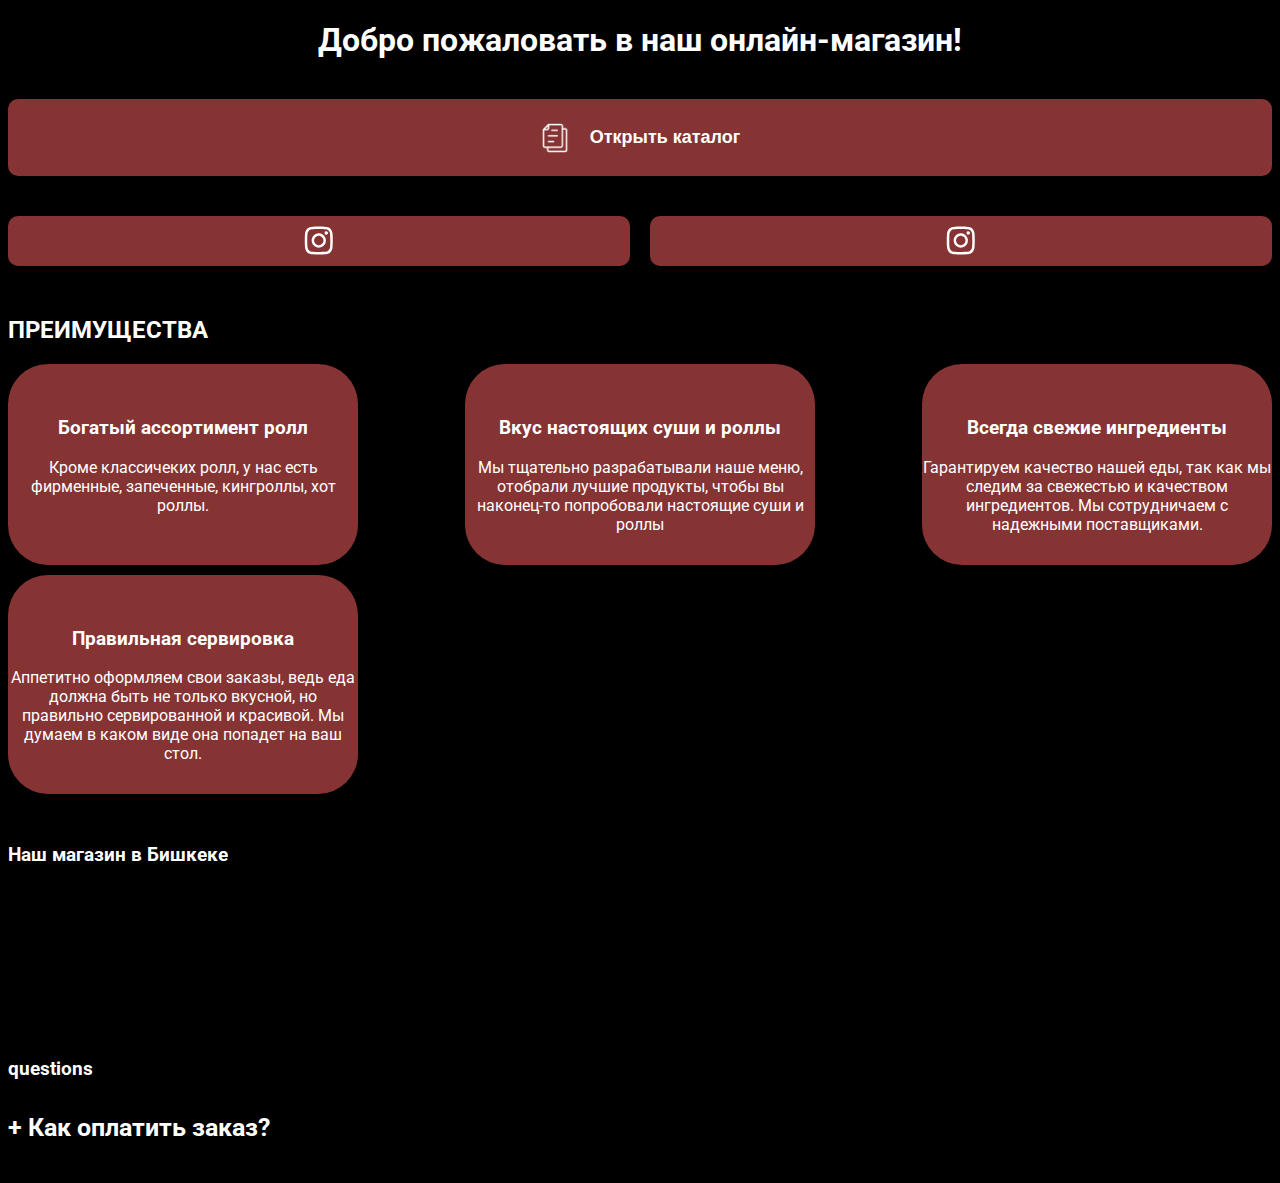
==== index.html @ 7eff5f06 "all add" ====
<!DOCTYPE html>
<html lang="en">

<head>
    <meta charset="UTF-8">
    <meta name="viewport" content="width=device-width, initial-scale=1.0">
    <title>Document</title>
    <link rel="stylesheet" href="./css/style.css">
</head>

<body>
    <header class="header">
        <div class="container">
            <div class="header__content">
                <h1> Добро пожаловать в наш онлайн-магазин!</h1>
                <div class="header__wrapper">
                    <a href="#">
                        <button>
                            <img src="./assets/img/file-backup.png" alt="#">
                            <p>Открыть каталог</p>
                        </button>
                    </a>
                </div>
                <div class="header__box">
                    <a href="#">
                        <button>
                            <img src="./assets/img/instagram.svg" alt="#">
                        </button>
                    </a>
                    <a href="#">
                        <button>
                            <img src="./assets/img/instagram.svg" alt="#">
                        </button>
                    </a>
                </div>
            </div>
        </div>
    </header>

    <section class="best">
        <div class="container">
            <div class="best__content">
                <h2>ПРЕИМУЩЕСТВА</h2>
                <div class="best__wrapper">
                    <div class="best__info">
                        <img src="https://sushivesla.kg/assets/img/about-1.svg" alt="">
                        <h3>‌Богатый ассортимент ролл</h3>
                        <p>Кроме классичеких ролл, у нас есть фирменные, запеченные, кингроллы, хот роллы.</p>
                    </div>
                    <div class="best__info">
                        <img src="https://sushivesla.kg/assets/img/about-2.svg" alt="">
                        <h3>‌Вкус настоящих суши и роллы</h3>
                        <p>Мы тщательно разрабатывали наше меню, отобрали лучшие продукты, чтобы вы наконец-то
                            попробовали настоящие суши и роллы</p>
                    </div>
                    <div class="best__info">
                        <img src="https://sushivesla.kg/assets/img/about-3.svg" alt="">
                        <h3>‌Всегда свежие ингредиенты</h3>
                        <p>Гарантируем качество нашей еды, так как мы следим за свежестью и качеством ингредиентов. Мы
                            сотрудничаем с надежными поставщиками.</p>
                    </div>
                    <div class="best__info">
                        <img src="https://sushivesla.kg/assets/img/about-4.svg" alt="">
                        <h3>Правильная сервировка</h3>
                        <p>Аппетитно оформляем свои заказы, ведь еда должна быть не только вкусной, но правильно
                            сервированной и красивой. Мы думаем в каком виде она попадет на ваш стол.</p>
                    </div>
                </div>
            </div>
        </div>
    </section>

    <section class="maps">
        <div class="container">
            <div class="maps__content">
                <h3>Наш магазин в Бишкеке</h3>
                <iframe
                    src="https://www.google.com/maps/embed?pb=!1m18!1m12!1m3!1d93561.74257090874!2d74.50946085225206!3d42.87697130564767!2m3!1f0!2f0!3f0!3m2!1i1024!2i768!4f13.1!3m3!1m2!1s0x389eb7dc91b3c881%3A0x492ebaf57cdee27d!2z0JHQuNGI0LrQtdC6!5e0!3m2!1sru!2skg!4v1725051944837!5m2!1sru!2skg"
                    width="100%" style="border:0;" allowfullscreen="" loading="lazy"
                    referrerpolicy="no-referrer-when-downgrade"></iframe>
            </div>
        </div>
    </section>

    <section class="questions">
        <div class="container">
            <div class="questions__content">
                <h3>questions</h3>
                <div class="questions__wrapper">
                    <div class="questions__info">
                        <h4>+ Как оплатить заказ?</h4>
                        <p>• Переводом на Kaspi.kz +000000000000 или на номер карты...</p>
                        <p>• После оплаты просим Вас отправить чек</p>
                        <p>• Для заказа напишите нам в WhatApp + 000000000000</p>
                    </div>
                </div>
                
            </div>
        </div>
    </section>

    <script src="./assets/js/togle.js"></script>
</body>

</html>
---- css/style.css ----
@import url("https://fonts.googleapis.com/css2?family=Roboto:ital,wght@0,100;0,300;0,400;0,500;0,700;0,900;1,100;1,300;1,400;1,500;1,700;1,900&display=swap");
.header {
  text-align: center;
}
.header img {
  width: 30px;
  height: 30px;
}
.header__wrapper {
  display: flex;
  flex-direction: column;
  align-items: center;
  gap: 10px;
  margin: 40px 0;
}
.header__wrapper a {
  width: 100%;
}
.header__wrapper button {
  display: flex;
  justify-content: center;
  align-items: center;
  gap: 20px;
  background: rgb(133, 51, 51);
  padding: 10px 100px;
  font-weight: 600;
  transition: 0.5s;
  width: 100%;
  font-size: 18px;
}
.header__wrapper button:hover {
  background: rgb(80, 30, 30);
}
.header__box {
  display: flex;
  justify-content: center;
  gap: 20px;
}
.header__box a {
  width: 100%;
}
.header__box button {
  display: flex;
  justify-content: center;
  align-items: center;
  gap: 20px;
  background: rgb(133, 51, 51);
  padding: 10px 100px;
  font-weight: 600;
  transition: 0.5s;
  width: 100%;
}
.header__box button:hover {
  background: rgb(80, 30, 30);
}
@media (max-width: 470px) {
  .header__box {
    flex-wrap: wrap;
  }
}

body {
  background: #000;
  color: #fff;
  font-family: "Roboto";
}

.container {
  margin: 0 auto;
  max-width: 1720px;
}

button {
  cursor: pointer;
  color: #fff;
  border: none;
  border-radius: 10px;
}

a {
  text-decoration: none;
}

.best {
  margin: 50px 0;
}
.best__wrapper {
  display: flex;
  flex-wrap: wrap;
  justify-content: space-between;
  gap: 10px;
}
.best__info {
  text-align: center;
  background: rgb(133, 51, 51);
  width: 350px;
  padding: 15px 0;
  border-radius: 40px;
}

.questions__info p {
  max-height: 0;
  overflow: hidden;
  transition: max-height 0.3s ease-out, padding 0.3s ease-out;
  padding: 0;
  font-size: 22px;
  margin: 0;
}
.questions__info.active p {
  max-height: 50px;
  padding: 10px 0;
}
.questions__info h4 {
  cursor: pointer;
  font-size: 25px;
}/*# sourceMappingURL=style.css.map */
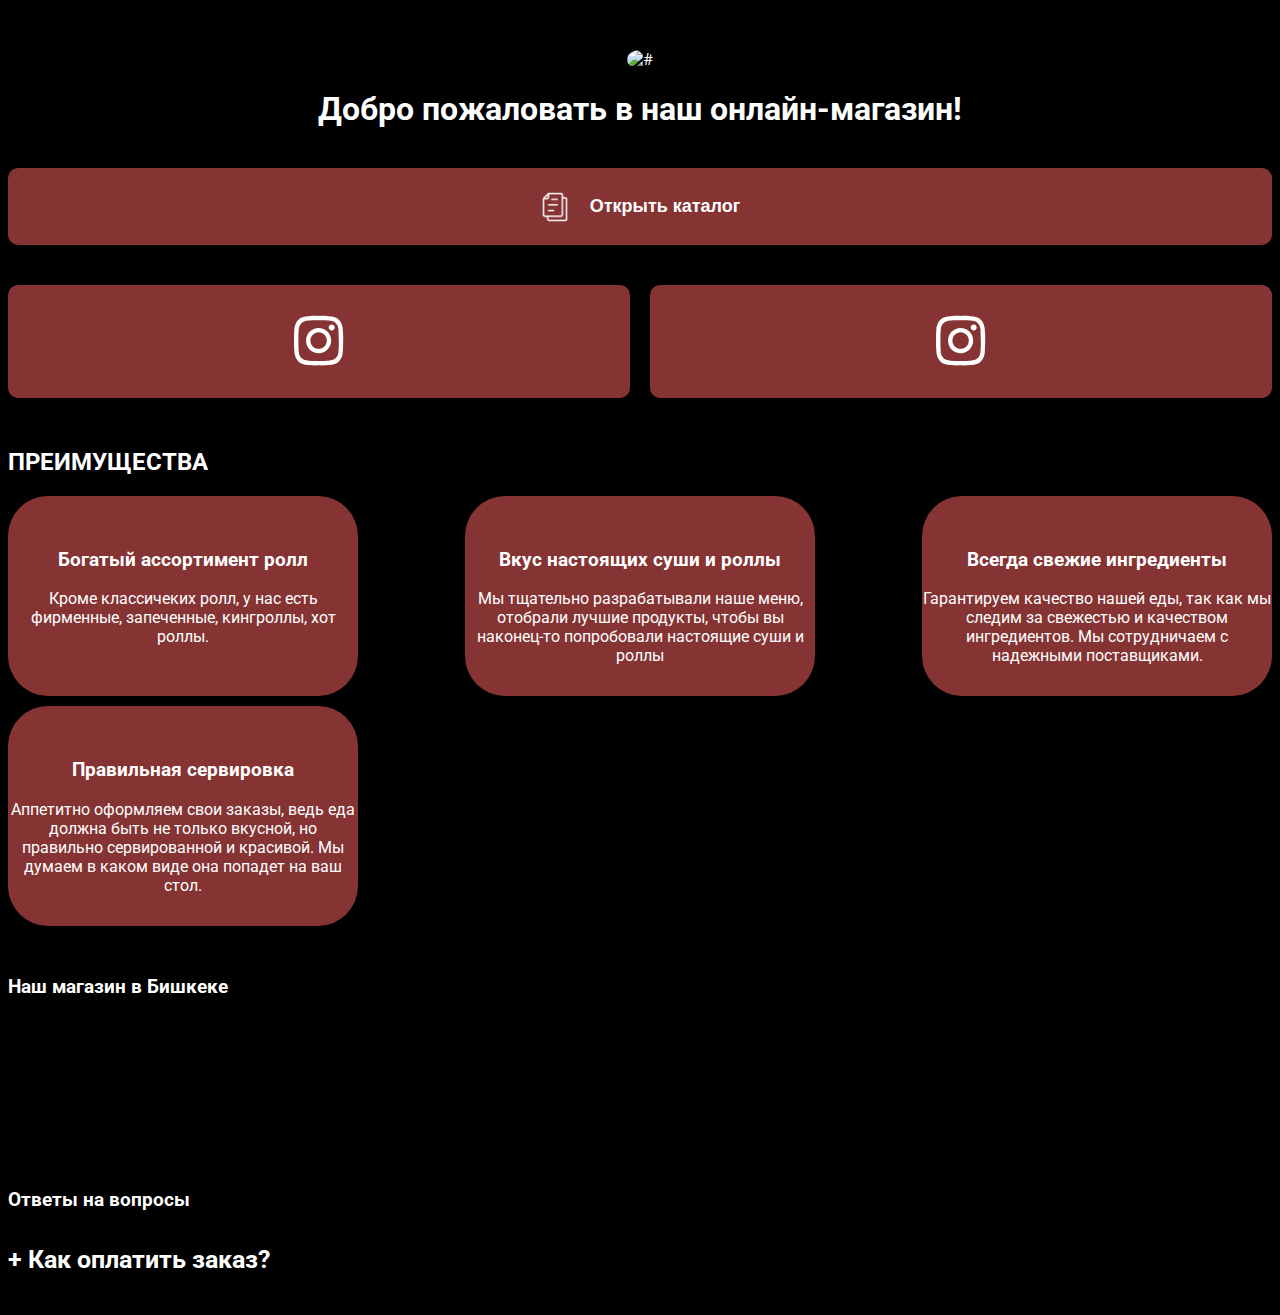
==== commit abd8f3fb: "add catalog" ====
--- a/index.html
+++ b/index.html
@@ -12,9 +12,10 @@
     <header class="header">
         <div class="container">
             <div class="header__content">
+                <img class="header__logo" src="https://pps.whatsapp.net/v/t61.24694-24/445175654_356007857184451_7426570077291898621_n.jpg?ccb=11-4&oh=01_Q5AaIDjhNFmdQ9gk9RjbjavOKMbuCK5rz0iReXnba3WMkWuw&oe=66D62240&_nc_sid=5e03e0&_nc_cat=105" alt="#">
                 <h1> Добро пожаловать в наш онлайн-магазин!</h1>
                 <div class="header__wrapper">
-                    <a href="#">
+                    <a href="./assets/html/catalog.html">
                         <button>
                             <img src="./assets/img/file-backup.png" alt="#">
                             <p>Открыть каталог</p>
@@ -85,7 +86,7 @@
     <section class="questions">
         <div class="container">
             <div class="questions__content">
-                <h3>questions</h3>
+                <h3>Ответы на вопросы</h3>
                 <div class="questions__wrapper">
                     <div class="questions__info">
                         <h4>+ Как оплатить заказ?</h4>
--- a/css/style.css
+++ b/css/style.css
@@ -1,10 +1,11 @@
 @import url("https://fonts.googleapis.com/css2?family=Roboto:ital,wght@0,100;0,300;0,400;0,500;0,700;0,900;1,100;1,300;1,400;1,500;1,700;1,900&display=swap");
 .header {
   text-align: center;
+  margin: 50px 0;
 }
-.header img {
-  width: 30px;
-  height: 30px;
+.header__logo {
+  border-radius: 50%;
+  width: 200px;
 }
 .header__wrapper {
   display: flex;
@@ -12,6 +13,10 @@
   align-items: center;
   gap: 10px;
   margin: 40px 0;
+}
+.header__wrapper img {
+  width: 30px;
+  height: 30px;
 }
 .header__wrapper a {
   width: 100%;
@@ -45,10 +50,13 @@
   align-items: center;
   gap: 20px;
   background: rgb(133, 51, 51);
-  padding: 10px 100px;
+  padding: 30px 0;
   font-weight: 600;
   transition: 0.5s;
   width: 100%;
+}
+.header__box button img {
+  width: 50px;
 }
 .header__box button:hover {
   background: rgb(80, 30, 30);
@@ -113,4 +121,37 @@
 .questions__info h4 {
   cursor: pointer;
   font-size: 25px;
+}
+
+.catalog__content {
+  display: flex;
+  gap: 30px;
+  flex-wrap: wrap;
+  justify-content: center;
+}
+.catalog__set {
+  width: 305px;
+  border-radius: 30px;
+  background: rgb(133, 51, 51);
+  text-align: center;
+}
+.catalog__set h4 {
+  font-size: 29px;
+  font-weight: 600;
+  color: rgb(142, 214, 70);
+}
+.catalog__set button {
+  background: #fff;
+  color: #000;
+  font-weight: 700;
+  font-size: 24px;
+  padding: 10px 30px;
+  transition: 0.5s;
+}
+.catalog__set button:hover {
+  background: #000;
+  color: #fff;
+}
+.catalog .line {
+  border: solid 1px #fff;
 }/*# sourceMappingURL=style.css.map */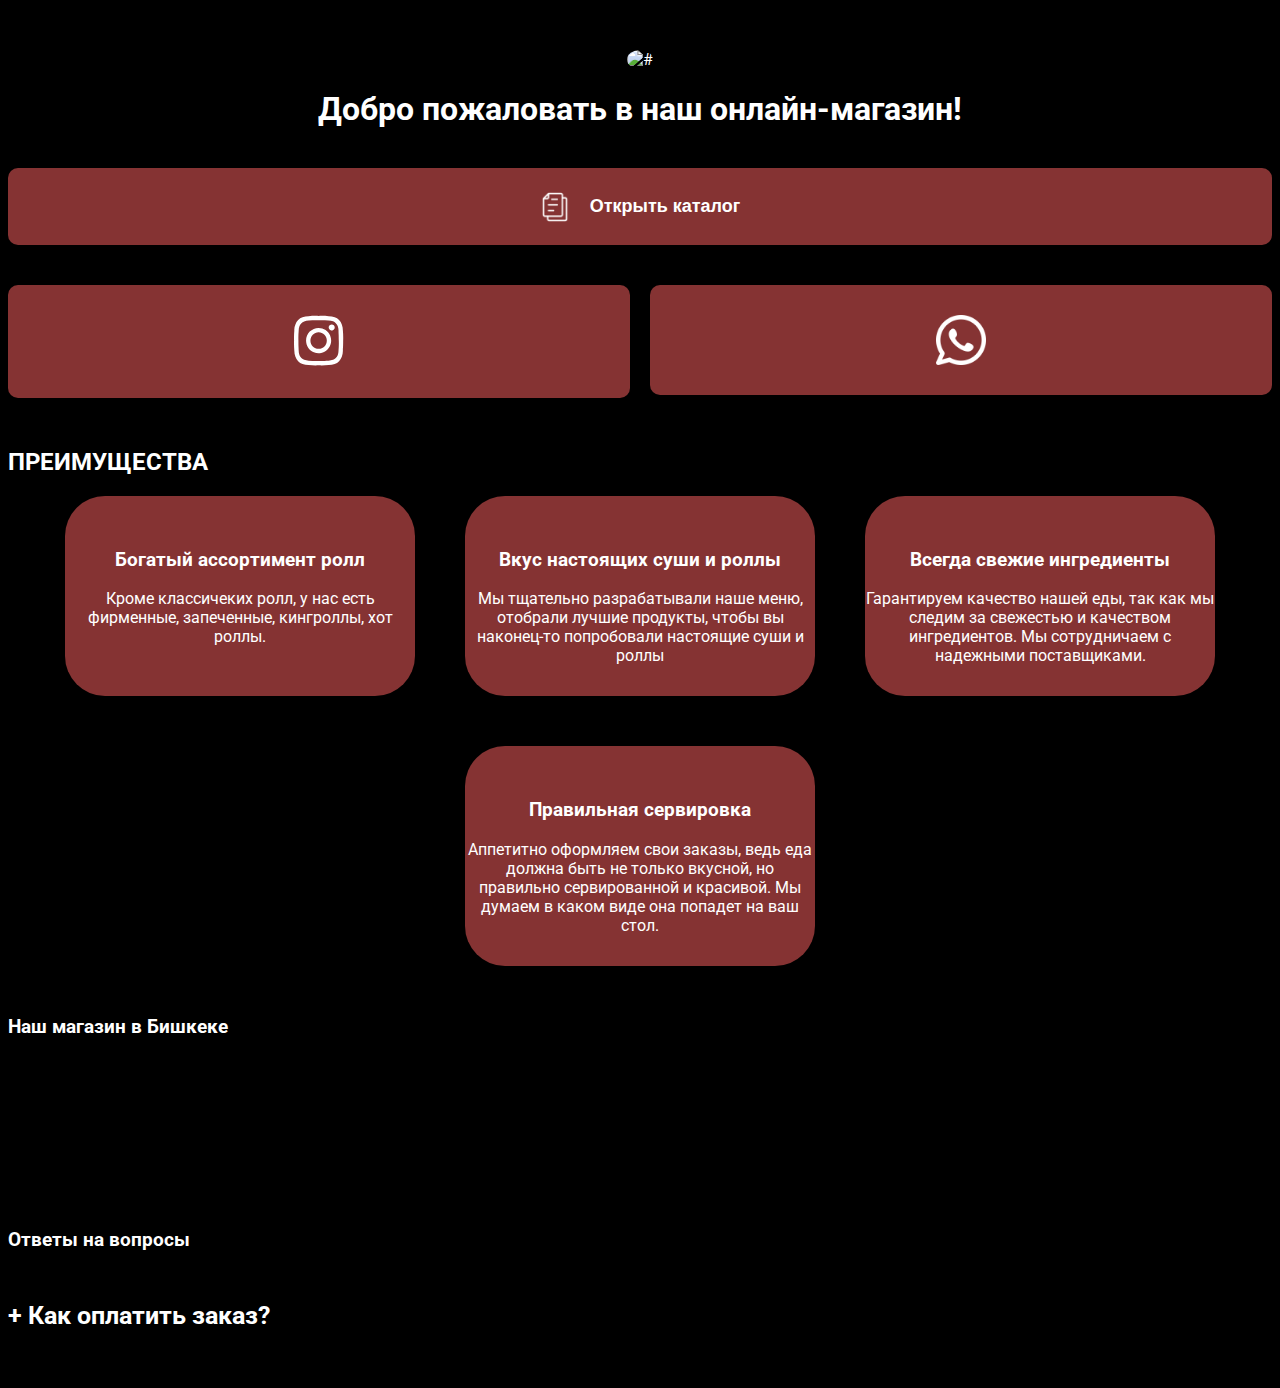
==== commit 37880864: "link" ====
--- a/index.html
+++ b/index.html
@@ -23,14 +23,14 @@
                     </a>
                 </div>
                 <div class="header__box">
-                    <a href="#">
+                    <a href="https://www.instagram.com/yapona_mama.kg/">
                         <button>
                             <img src="./assets/img/instagram.svg" alt="#">
                         </button>
                     </a>
-                    <a href="#">
+                    <a href="https://api.whatsapp.com/send/?phone=996990555506&text=%D0%97%D0%B4%D1%80%D0%B0%D0%B2%D1%81%D1%82%D0%B2%D1%83%D0%B9%D1%82%D0%B5%21%0A%0A%D0%9F%D0%B8%D1%88%D1%83+%D0%B8%D0%B7+%D0%BF%D1%80%D0%B8%D0%BB%D0%BE%D0%B6%D0%B5%D0%BD%D0%B8%D1%8F+2%D0%93%D0%98%D0%A1.%0A%0A&type=phone_number&app_absent=0">
                         <button>
-                            <img src="./assets/img/instagram.svg" alt="#">
+                            <img src="./assets/img/whatsapp.png" alt="#">
                         </button>
                     </a>
                 </div>
--- a/css/style.css
+++ b/css/style.css
@@ -89,14 +89,18 @@
   text-decoration: none;
 }
 
+h4 {
+  margin: 50px 0;
+}
+
 .best {
   margin: 50px 0;
 }
 .best__wrapper {
   display: flex;
   flex-wrap: wrap;
-  justify-content: space-between;
-  gap: 10px;
+  justify-content: center;
+  gap: 50px;
 }
 .best__info {
   text-align: center;
@@ -152,6 +156,9 @@
   background: #000;
   color: #fff;
 }
+.catalog__set img {
+  width: 200px;
+}
 .catalog .line {
   border: solid 1px #fff;
 }/*# sourceMappingURL=style.css.map */